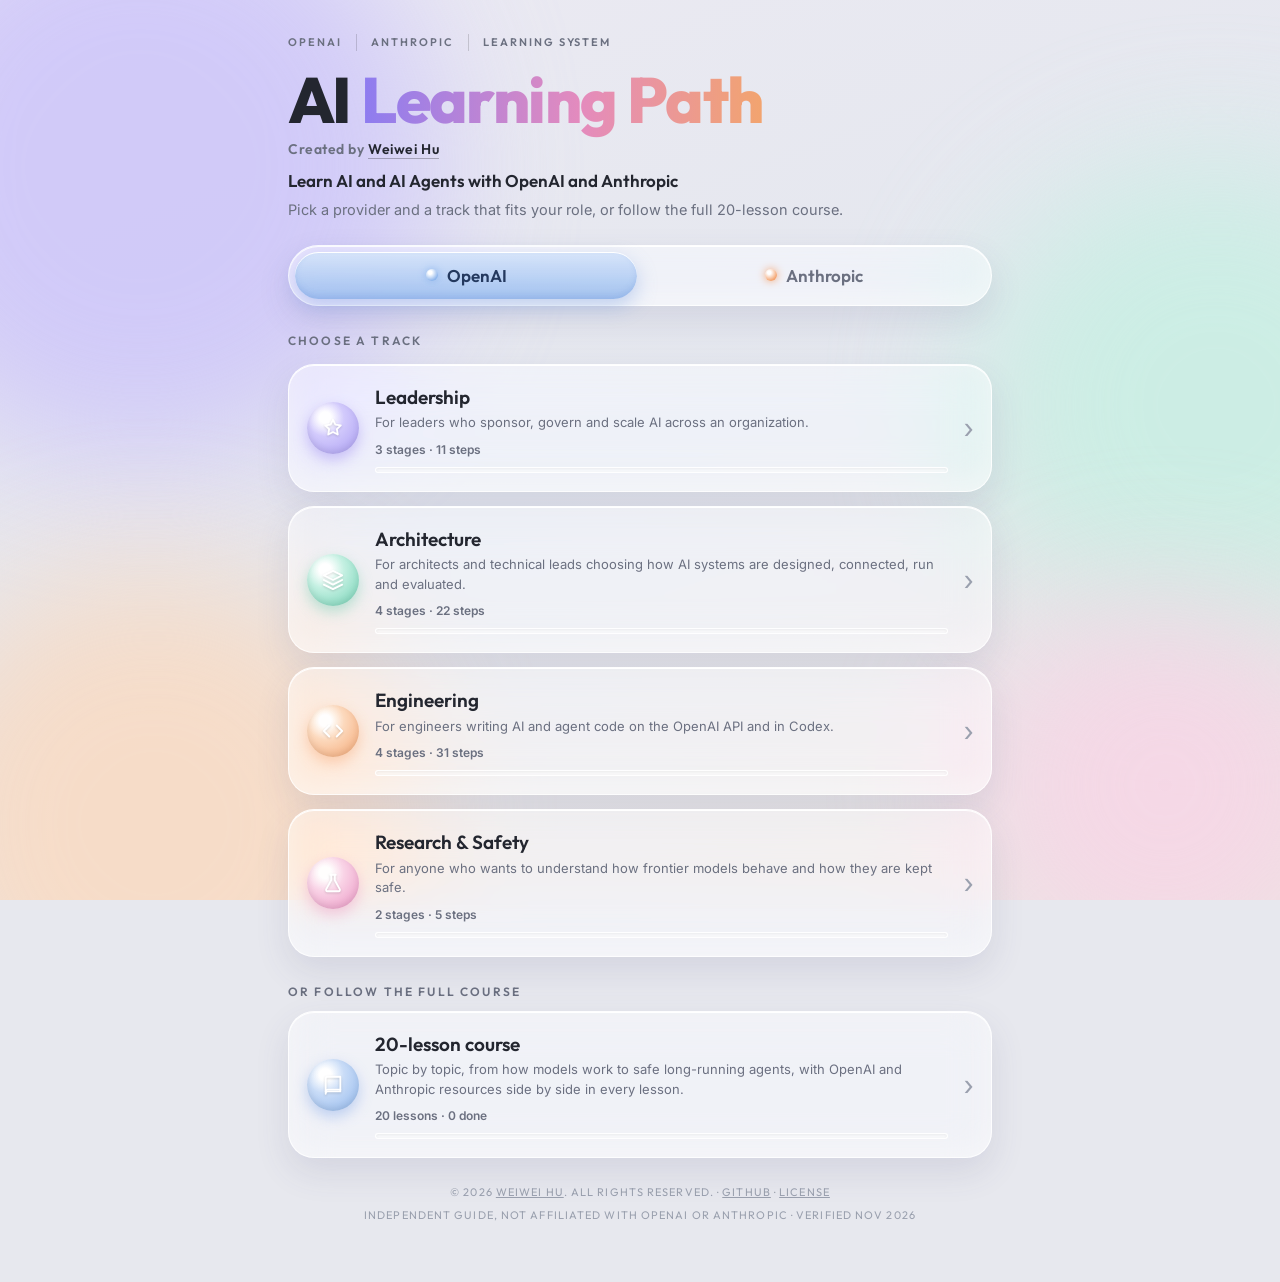
==== index.html @ 8c3c6d6f "Add root redirect and .nojekyll so branch mode never shows the README page Co-Authored-By: Claude Op" ====
<!DOCTYPE html>
<html lang="en">
<head>
<meta charset="utf-8">
<title>AI Learning Path</title>
<meta http-equiv="refresh" content="0; url=./docs/">
<link rel="canonical" href="https://wei-wei-hu.github.io/ai-learning-path/">
</head>
<body>
<p>Opening the <a href="./docs/">AI Learning Path</a>…</p>
</body>
</html>
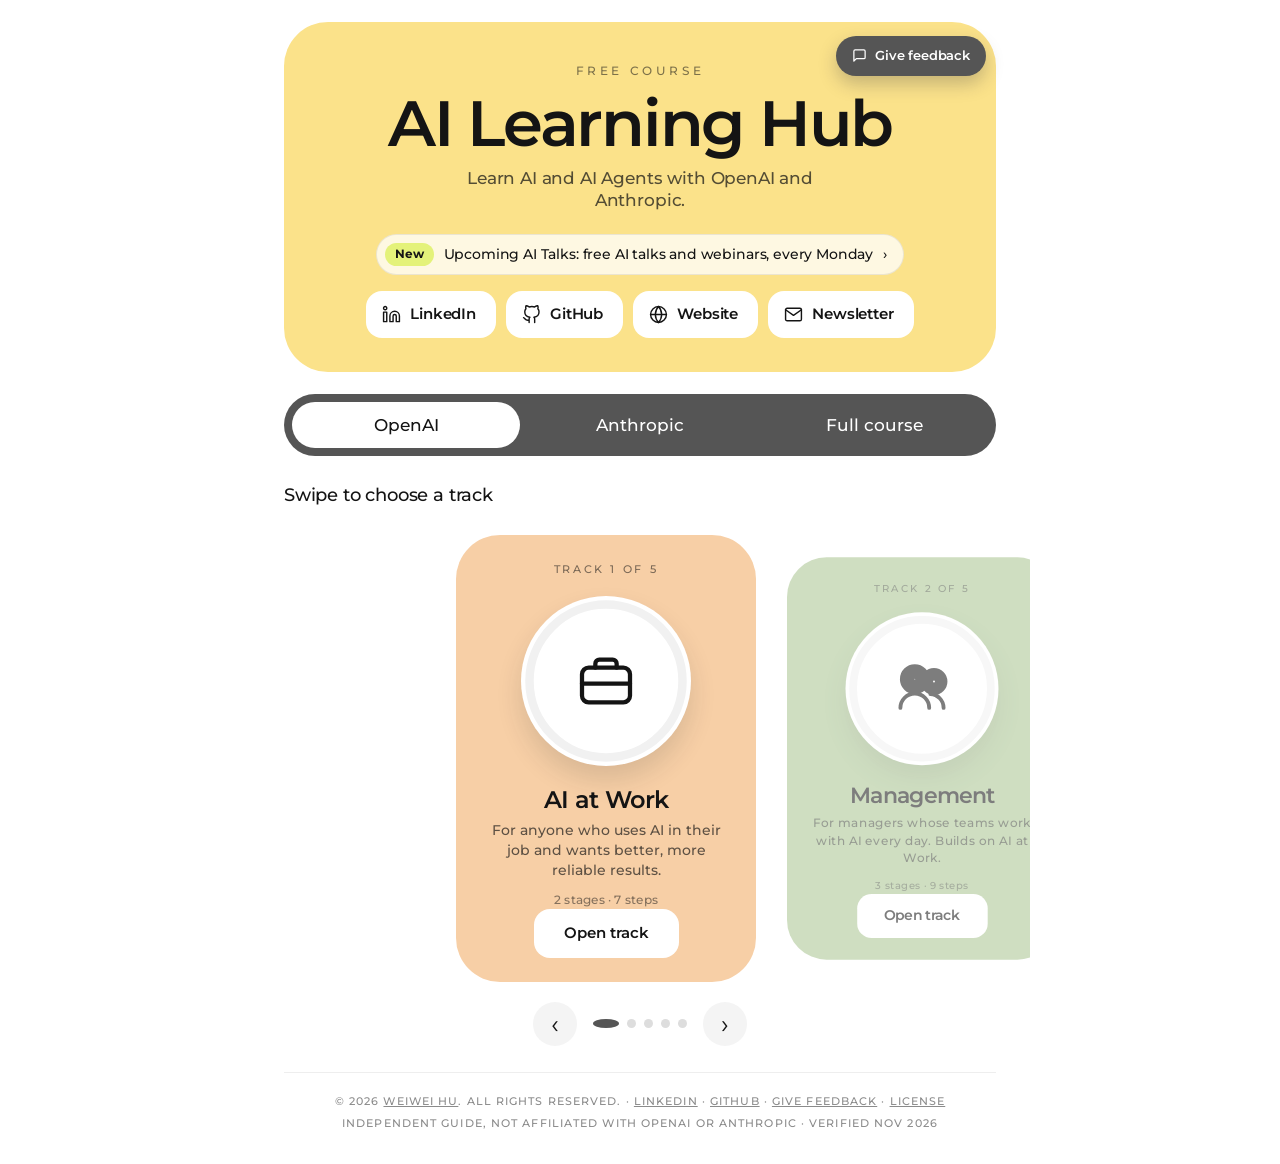
==== commit a90648f3: "Add Upcoming AI Talks and rename to AI Learning Hub Moves the Upcoming AI Talks page, signup, paid p" ====
--- a/index.html
+++ b/index.html
@@ -2,11 +2,11 @@
 <html lang="en">
 <head>
 <meta charset="utf-8">
-<title>AI Learning Path</title>
+<title>AI Learning Hub</title>
 <meta http-equiv="refresh" content="0; url=./docs/">
-<link rel="canonical" href="https://wei-wei-hu.github.io/ai-learning-path/">
+<link rel="canonical" href="https://wei-wei-hu.github.io/ai-learning-hub/">
 </head>
 <body>
-<p>Opening the <a href="./docs/">AI Learning Path</a>…</p>
+<p>Opening the <a href="./docs/">AI Learning Hub</a>…</p>
 </body>
 </html>
